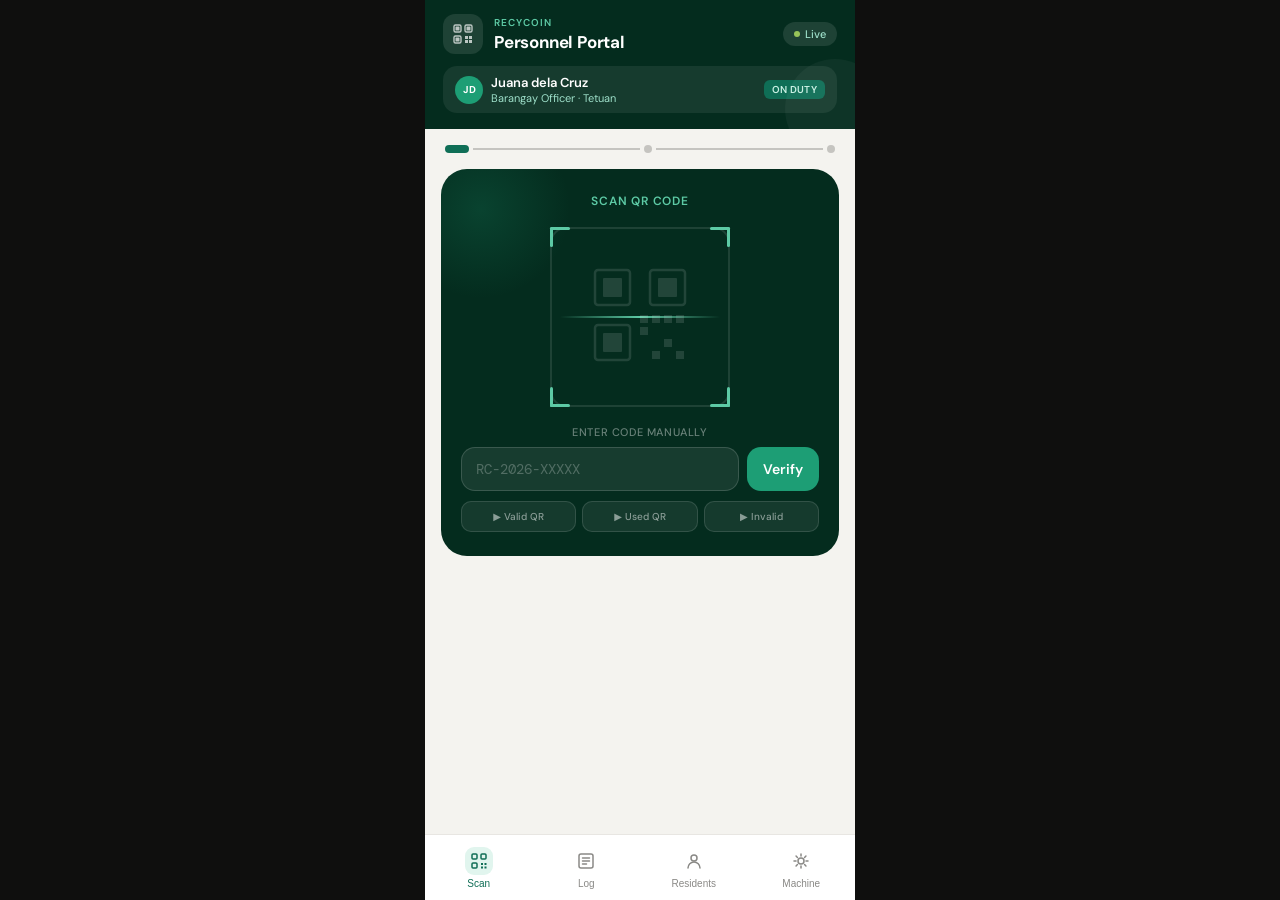
==== scanner/recycoin-personnel.html @ d5cd828e "Initial commit" ====
<!DOCTYPE html>
<html lang="en">
<head>
<meta charset="UTF-8">
<meta name="viewport" content="width=device-width, initial-scale=1.0, maximum-scale=1.0, user-scalable=no">
<meta name="mobile-web-app-capable" content="yes">
<meta name="apple-mobile-web-app-capable" content="yes">
<meta name="apple-mobile-web-app-status-bar-style" content="black-translucent">
<meta name="theme-color" content="#042c1e">
<title>RECYCOIN · Personnel</title>
<link rel="preconnect" href="https://fonts.googleapis.com">
<link href="https://fonts.googleapis.com/css2?family=DM+Sans:opsz,wght@9..40,300;9..40,400;9..40,500;9..40,600;9..40,700&family=DM+Mono:wght@400;500&display=swap" rel="stylesheet">
<link rel="stylesheet" href="recycoin-personnel.css">

</head>
<body>
<div class="shell">

  <!-- HEADER -->
  <div class="header">
    <div class="header-top">
      <div class="header-logo">
        <svg width="22" height="22" viewBox="0 0 22 22" fill="none">
          <rect x="2" y="2" width="7" height="7" rx="1.5" fill="none" stroke="rgba(255,255,255,.7)" stroke-width="1.4"/>
          <rect x="3.5" y="3.5" width="4" height="4" rx=".6" fill="rgba(255,255,255,.7)"/>
          <rect x="13" y="2" width="7" height="7" rx="1.5" fill="none" stroke="rgba(255,255,255,.7)" stroke-width="1.4"/>
          <rect x="14.5" y="3.5" width="4" height="4" rx=".6" fill="rgba(255,255,255,.7)"/>
          <rect x="2" y="13" width="7" height="7" rx="1.5" fill="none" stroke="rgba(255,255,255,.7)" stroke-width="1.4"/>
          <rect x="3.5" y="14.5" width="4" height="4" rx=".6" fill="rgba(255,255,255,.7)"/>
          <rect x="13" y="13" width="3" height="3" fill="rgba(255,255,255,.7)"/>
          <rect x="17" y="13" width="3" height="3" fill="rgba(255,255,255,.7)"/>
          <rect x="13" y="17" width="3" height="3" fill="rgba(255,255,255,.7)"/>
          <rect x="17" y="17" width="3" height="3" fill="rgba(255,255,255,.7)"/>
        </svg>
      </div>
      <div class="header-text">
        <div class="header-label">RECYCOIN</div>
        <div class="header-title">Personnel Portal</div>
      </div>
      <div class="header-pill"><div class="pulse-dot"></div>Live</div>
    </div>
    <div class="officer-row">
      <div class="officer-avatar">JD</div>
      <div class="officer-info">
        <div class="officer-name">Juana dela Cruz</div>
        <div class="officer-role">Barangay Officer · Tetuan</div>
      </div>
      <div class="officer-badge">ON DUTY</div>
    </div>
  </div>

  <!-- SCROLL CONTENT -->
  <div class="scroll">

    <!-- SCAN TAB -->
    <div id="page-scan" class="page active">

      <div class="steps" id="steps">
        <div class="step-dot active" id="sd1"></div>
        <div class="step-line" id="sl1"></div>
        <div class="step-dot" id="sd2"></div>
        <div class="step-line" id="sl2"></div>
        <div class="step-dot" id="sd3"></div>
      </div>

      <!-- SCANNER -->
      <div id="phase-scan">
        <div class="scanner-card">
          <div class="scanner-label">Scan QR Code</div>
          <div class="scanner-frame">
            <div class="scanner-border"></div>
            <div class="corner tl"></div>
            <div class="corner tr"></div>
            <div class="corner bl"></div>
            <div class="corner br"></div>
            <div class="scan-line"></div>
            <div class="qr-preview" id="qr-preview">
              <svg width="100" height="100" viewBox="0 0 100 100" fill="none">
                <rect x="5" y="5" width="35" height="35" rx="3" fill="none" stroke="rgba(255,255,255,.8)" stroke-width="2.5"/>
                <rect x="13" y="13" width="19" height="19" rx="1" fill="rgba(255,255,255,.8)"/>
                <rect x="60" y="5" width="35" height="35" rx="3" fill="none" stroke="rgba(255,255,255,.8)" stroke-width="2.5"/>
                <rect x="68" y="13" width="19" height="19" rx="1" fill="rgba(255,255,255,.8)"/>
                <rect x="5" y="60" width="35" height="35" rx="3" fill="none" stroke="rgba(255,255,255,.8)" stroke-width="2.5"/>
                <rect x="13" y="68" width="19" height="19" rx="1" fill="rgba(255,255,255,.8)"/>
                <rect x="50" y="50" width="8" height="8" fill="rgba(255,255,255,.8)"/>
                <rect x="62" y="50" width="8" height="8" fill="rgba(255,255,255,.8)"/>
                <rect x="74" y="50" width="8" height="8" fill="rgba(255,255,255,.8)"/>
                <rect x="86" y="50" width="8" height="8" fill="rgba(255,255,255,.8)"/>
                <rect x="50" y="62" width="8" height="8" fill="rgba(255,255,255,.8)"/>
                <rect x="74" y="74" width="8" height="8" fill="rgba(255,255,255,.8)"/>
                <rect x="62" y="86" width="8" height="8" fill="rgba(255,255,255,.8)"/>
                <rect x="86" y="86" width="8" height="8" fill="rgba(255,255,255,.8)"/>
              </svg>
            </div>
          </div>
          <div class="manual-section">
            <div class="manual-label">Enter code manually</div>
            <div class="manual-row">
              <input class="manual-input" type="text" id="qr-input" placeholder="RC-2026-XXXXX" maxlength="14">
              <button class="btn-scan" onclick="doScan()">Verify</button>
            </div>
          </div>
          <div class="sim-row">
            <button class="sim-btn" onclick="simScan('valid')">▶ Valid QR</button>
            <button class="sim-btn" onclick="simScan('used')">▶ Used QR</button>
            <button class="sim-btn" onclick="simScan('invalid')">▶ Invalid</button>
          </div>
        </div>
      </div>

      <!-- RESULT: VALID -->
      <div id="res-valid" class="result-panel card result-valid">
        <div class="result-header">
          <span class="result-title g">QR Verified ✓</span>
          <span class="badge badge-g">Valid</span>
        </div>
        <div class="resident-block">
          <div class="r-avatar" id="r-av">YO</div>
          <div>
            <div class="r-name" id="r-name">—</div>
            <div class="r-mobile" id="r-mobile">—</div>
          </div>
        </div>
        <div class="detail-grid">
          <div class="detail-cell">
            <div class="detail-lbl">QR Code</div>
            <div class="detail-val" id="r-qr">—</div>
          </div>
          <div class="detail-cell">
            <div class="detail-lbl">Points</div>
            <div class="detail-val green">100 pts</div>
          </div>
          <div class="detail-cell">
            <div class="detail-lbl">Generated</div>
            <div class="detail-val" id="r-gen">—</div>
          </div>
          <div class="detail-cell">
            <div class="detail-lbl">Remaining</div>
            <div class="detail-val" id="r-bal">—</div>
          </div>
        </div>
        <div class="card-title" style="margin-bottom:10px">Choose reward to distribute</div>
        <div class="reward-picker">
          <button class="reward-opt" onclick="pickReward(this,'Rice 1kg')">
            <div class="reward-emoji">🍚</div>
            <div class="reward-name">Rice 1kg</div>
            <div class="reward-sub">Staple food</div>
          </button>
          <button class="reward-opt" onclick="pickReward(this,'Canned Goods')">
            <div class="reward-emoji">🥫</div>
            <div class="reward-name">Canned Goods</div>
            <div class="reward-sub">Sardines / beef</div>
          </button>
          <button class="reward-opt" onclick="pickReward(this,'Biscuit Pack')">
            <div class="reward-emoji">🍪</div>
            <div class="reward-name">Biscuit Pack</div>
            <div class="reward-sub">Assorted</div>
          </button>
          <button class="reward-opt" onclick="pickReward(this,'GCash ₱20')">
            <div class="reward-emoji">📱</div>
            <div class="reward-name">GCash ₱20</div>
            <div class="reward-sub">Digital load</div>
          </button>
        </div>
        <div class="btn-row">
          <button class="btn-confirm" id="btn-dist" disabled onclick="doDistribute()">Confirm &amp; Distribute</button>
          <button class="btn-cancel" onclick="resetScan()">Cancel</button>
        </div>
      </div>

      <!-- RESULT: USED -->
      <div id="res-used" class="result-panel card result-used">
        <div class="result-header">
          <span class="result-title a">Already Redeemed</span>
          <span class="badge badge-a">Used</span>
        </div>
        <div class="resident-block">
          <div class="r-avatar" style="background:#FAEEDA;color:#633806">AM</div>
          <div>
            <div class="r-name">Aling Maria</div>
            <div class="r-mobile">09187654321</div>
          </div>
        </div>
        <div class="detail-grid">
          <div class="detail-cell">
            <div class="detail-lbl">QR Code</div>
            <div class="detail-val">RC-2026-00139</div>
          </div>
          <div class="detail-cell">
            <div class="detail-lbl">Used On</div>
            <div class="detail-val">Apr 30 2:12PM</div>
          </div>
        </div>
        <div class="warn-box amber">
          <svg width="16" height="16" fill="none" viewBox="0 0 16 16" style="flex-shrink:0;margin-top:1px"><circle cx="8" cy="8" r="7" stroke="#BA7517" stroke-width="1.4"/><path d="M8 5v3.5M8 11v.5" stroke="#BA7517" stroke-width="1.5" stroke-linecap="round"/></svg>
          This QR code was already redeemed. Do not distribute a reward.
        </div>
        <button class="btn-full-outline" style="color:var(--a700);border-color:var(--a500)" onclick="resetScan()">Scan Another Code</button>
      </div>

      <!-- RESULT: INVALID -->
      <div id="res-invalid" class="result-panel card result-invalid">
        <div class="result-header">
          <span class="result-title r">Invalid Code</span>
          <span class="badge badge-r">Invalid</span>
        </div>
        <div class="warn-box red">
          <svg width="16" height="16" fill="none" viewBox="0 0 16 16" style="flex-shrink:0;margin-top:1px"><circle cx="8" cy="8" r="7" stroke="#501313" stroke-width="1.4"/><path d="M5.5 5.5l5 5M10.5 5.5l-5 5" stroke="#501313" stroke-width="1.5" stroke-linecap="round"/></svg>
          This code does not match any record. Do not distribute a reward.
        </div>
        <button class="btn-full-outline" style="color:var(--r700);border-color:var(--r400)" onclick="resetScan()">Try Again</button>
      </div>

      <!-- RESULT: DONE -->
      <div id="res-done" class="result-panel card result-done">
        <div class="checkmark-circle">
          <svg width="28" height="28" fill="none" viewBox="0 0 28 28">
            <path d="M7 14l5 5 9-9" stroke="white" stroke-width="2.5" stroke-linecap="round" stroke-linejoin="round"/>
          </svg>
        </div>
        <div style="text-align:center;margin-bottom:16px">
          <div style="font-size:18px;font-weight:700;color:var(--g800);margin-bottom:4px">Reward Distributed</div>
          <div style="font-size:13px;color:var(--n400)">Transaction archived successfully</div>
        </div>
        <div class="resident-block">
          <div class="r-avatar" id="d-av">YO</div>
          <div>
            <div class="r-name" id="d-name">—</div>
            <div class="r-mobile" style="color:var(--g700);font-weight:600" id="d-reward">—</div>
          </div>
        </div>
        <div class="detail-grid">
          <div class="detail-cell">
            <div class="detail-lbl">Transaction ID</div>
            <div class="detail-val" id="d-txid" style="font-size:11px">—</div>
          </div>
          <div class="detail-cell">
            <div class="detail-lbl">Officer</div>
            <div class="detail-val" style="font-family:var(--font);font-size:12px">J. dela Cruz</div>
          </div>
          <div class="detail-cell" style="grid-column:span 2">
            <div class="detail-lbl">Timestamp</div>
            <div class="detail-val" id="d-time" style="font-family:var(--font);font-size:12px">—</div>
          </div>
        </div>
        <button class="btn-confirm" onclick="resetScan()">Scan Next Resident</button>
      </div>

    </div><!-- /page-scan -->

    <!-- LOG TAB -->
    <div id="page-log" class="page">
      <div class="sec-head">Redemption Log</div>
      <div class="metrics-row">
        <div class="metric-card">
          <div class="metric-lbl">Today</div>
          <div class="metric-val green" id="today-cnt">3</div>
          <div class="metric-sub">redemptions</div>
        </div>
        <div class="metric-card">
          <div class="metric-lbl">This month</div>
          <div class="metric-val" id="month-cnt">18</div>
          <div class="metric-sub">total</div>
        </div>
      </div>
      <div class="card">
        <div class="card-hd">
          <span class="card-title">All Transactions</span>
          <span class="badge badge-n">May 2026</span>
        </div>
        <div id="log-list">
          <div class="log-row">
            <div class="log-av">YO</div>
            <div class="log-info"><div class="log-name">You (09171234567)</div><div class="log-detail">RC-2026-00142 · Rice 1kg</div></div>
            <div class="log-right"><div class="log-status" style="color:var(--g700)">Distributed</div><div class="log-time">May 3, 9:30</div></div>
          </div>
          <div class="log-row">
            <div class="log-av" style="background:#FAEEDA;color:#633806">JR</div>
            <div class="log-info"><div class="log-name">Kuya Ramon</div><div class="log-detail">RC-2026-00141 · GCash ₱20</div></div>
            <div class="log-right"><div class="log-status" style="color:var(--g700)">Distributed</div><div class="log-time">May 3, 8:15</div></div>
          </div>
          <div class="log-row">
            <div class="log-av" style="background:#E6F1FB;color:#042C53">BP</div>
            <div class="log-info"><div class="log-name">Boy Paltu</div><div class="log-detail">RC-2026-00140 · Biscuit Pack</div></div>
            <div class="log-right"><div class="log-status" style="color:var(--g700)">Distributed</div><div class="log-time">May 3, 7:55</div></div>
          </div>
          <div class="log-row">
            <div class="log-av" style="background:#FAEEDA;color:#633806">AM</div>
            <div class="log-info"><div class="log-name">Aling Maria</div><div class="log-detail">RC-2026-00139 · Rice 1kg</div></div>
            <div class="log-right"><div class="log-status" style="color:var(--g700)">Distributed</div><div class="log-time">Apr 30, 14:12</div></div>
          </div>
          <div class="log-row">
            <div class="log-av" style="background:var(--r50);color:var(--r700)">—</div>
            <div class="log-info"><div class="log-name">Unknown scan</div><div class="log-detail">RC-FAKE-99999</div></div>
            <div class="log-right"><div class="log-status" style="color:var(--r700)">Rejected</div><div class="log-time">Apr 27, 16:05</div></div>
          </div>
        </div>
      </div>
    </div>

    <!-- RESIDENTS TAB -->
    <div id="page-residents" class="page">
      <div class="sec-head">Residents</div>
      <input class="search-box" type="search" placeholder="Search name or mobile…" oninput="filterResidents(this.value)">
      <div class="card" style="padding:0 16px">
        <div id="res-list">
          <div class="log-row" data-search="aling maria 09187654321">
            <div class="log-av" style="background:#FAEEDA;color:#633806">AM</div>
            <div class="log-info"><div class="log-name">Aling Maria</div><div class="log-detail">09187654321 · since Jan 2026</div></div>
            <div class="log-right"><div class="log-status" style="color:var(--g700)">243 pts</div><div class="log-time">Last: May 3</div></div>
          </div>
          <div class="log-row" data-search="kuya ramon 09191234567">
            <div class="log-av" style="background:#F1EFE8;color:#5A5957">JR</div>
            <div class="log-info"><div class="log-name">Kuya Ramon</div><div class="log-detail">09191234567 · since Feb 2026</div></div>
            <div class="log-right"><div class="log-status" style="color:var(--g700)">187 pts</div><div class="log-time">Last: May 3</div></div>
          </div>
          <div class="log-row" data-search="you 09171234567">
            <div class="log-av">YO</div>
            <div class="log-info"><div class="log-name">You (09171234567)</div><div class="log-detail">09171234567 · since Mar 2026</div></div>
            <div class="log-right"><div class="log-status" style="color:var(--g700)">78 pts</div><div class="log-time">Last: May 3</div></div>
          </div>
          <div class="log-row" data-search="lola cita 09182345678">
            <div class="log-av" style="background:#F1EFE8;color:#5A5957">LC</div>
            <div class="log-info"><div class="log-name">Lola Cita</div><div class="log-detail">09182345678 · since Jan 2026</div></div>
            <div class="log-right"><div class="log-status" style="color:var(--g700)">65 pts</div><div class="log-time">Last: Apr 28</div></div>
          </div>
          <div class="log-row" data-search="boy paltu 09193456789">
            <div class="log-av" style="background:#E6F1FB;color:#042C53">BP</div>
            <div class="log-info"><div class="log-name">Boy Paltu</div><div class="log-detail">09193456789 · since Feb 2026</div></div>
            <div class="log-right"><div class="log-status" style="color:var(--g700)">52 pts</div><div class="log-time">Last: May 3</div></div>
          </div>
          <div class="log-row" data-search="nanay sising 09194567890">
            <div class="log-av" style="background:#EAF3DE;color:#173404">NS</div>
            <div class="log-info"><div class="log-name">Nanay Sising</div><div class="log-detail">09194567890 · since Mar 2026</div></div>
            <div class="log-right"><div class="log-status" style="color:var(--g700)">41 pts</div><div class="log-time">Last: Apr 29</div></div>
          </div>
        </div>
      </div>
    </div>

    <!-- MACHINE TAB -->
    <div id="page-machine" class="page">
      <div class="sec-head">Machine Status</div>
      <div class="machine-hero">
        <div>
          <div class="mh-stat-lbl">Status</div>
          <div class="mh-stat-val" style="color:#97C459">Online</div>
          <div class="mh-stat-sub">since 6:00 AM</div>
        </div>
        <div>
          <div class="mh-stat-lbl">Accepted today</div>
          <div class="mh-stat-val">27</div>
          <div class="mh-stat-sub">bottles</div>
        </div>
        <div>
          <div class="mh-stat-lbl">Battery</div>
          <div class="mh-stat-val">88%</div>
          <div class="mh-stat-sub">charging</div>
        </div>
        <div>
          <div class="mh-stat-lbl">Bin level</div>
          <div class="mh-stat-val" style="color:#EF9F27">65%</div>
          <div class="mh-stat-sub">monitor soon</div>
        </div>
      </div>
      <div class="card">
        <div class="card-hd"><span class="card-title">Sensor Readings</span><span class="badge badge-g">Live</span></div>
        <div class="sensor-row">
          <div class="sensor-top"><span class="sensor-label">Collection bin</span><span class="badge badge-a">65%</span></div>
          <div class="prog-wrap"><div class="prog-bar" style="width:65%;background:var(--a500)"></div></div>
        </div>
        <div class="sensor-row">
          <div class="sensor-top"><span class="sensor-label">Solar battery</span><span class="badge badge-g">88%</span></div>
          <div class="prog-wrap"><div class="prog-bar" style="width:88%;background:var(--g600)"></div></div>
        </div>
        <div class="sensor-row">
          <div class="sensor-top"><span class="sensor-label">Camera / optical</span><span class="badge badge-g">OK</span></div>
          <div class="prog-wrap"><div class="prog-bar" style="width:100%;background:var(--g600)"></div></div>
        </div>
        <div class="sensor-row" style="margin-bottom:0">
          <div class="sensor-top"><span class="sensor-label">Wi-Fi signal</span><span class="badge badge-g">Strong</span></div>
          <div class="prog-wrap"><div class="prog-bar" style="width:92%;background:var(--g600)"></div></div>
        </div>
      </div>
      <div class="card">
        <div class="card-hd"><span class="card-title">Maintenance</span></div>
        <div class="action-grid">
          <button class="action-btn" onclick="showToast('🗑️ Bin alert sent to waste management.')">
            <span class="action-icon">🗑️</span>Empty Bin Alert
          </button>
          <button class="action-btn" onclick="showToast('📥 Daily report downloaded.')">
            <span class="action-icon">📥</span>Download Report
          </button>
          <button class="action-btn" onclick="showToast('🔄 Machine restarting…')">
            <span class="action-icon">🔄</span>Restart Machine
          </button>
          <button class="action-btn danger" onclick="showToast('⏸️ Machine paused. No deposits accepted.')">
            <span class="action-icon">⏸️</span>Pause Machine
          </button>
        </div>
      </div>
    </div>

  </div><!-- /scroll -->

  <!-- BOTTOM TAB BAR -->
  <nav class="tab-bar">
    <button class="tab active" id="tab-scan" onclick="switchTab('scan',this)">
      <div class="tab-icon-wrap">
        <svg width="20" height="20" fill="none" viewBox="0 0 20 20">
          <rect x="3" y="3" width="5" height="5" rx="1" stroke="currentColor" stroke-width="1.5"/>
          <rect x="3.5" y="3.5" width="4" height="4" rx=".5"/>
          <rect x="12" y="3" width="5" height="5" rx="1" stroke="currentColor" stroke-width="1.5"/>
          <rect x="3" y="12" width="5" height="5" rx="1" stroke="currentColor" stroke-width="1.5"/>
          <rect x="12" y="12" width="2" height="2" fill="currentColor"/>
          <rect x="15.5" y="12" width="2" height="2" fill="currentColor"/>
          <rect x="12" y="15.5" width="2" height="2" fill="currentColor"/>
          <rect x="15.5" y="15.5" width="2" height="2" fill="currentColor"/>
        </svg>
      </div>
      <span class="tab-lbl">Scan</span>
    </button>
    <button class="tab" id="tab-log" onclick="switchTab('log',this)">
      <div class="tab-icon-wrap">
        <svg width="20" height="20" fill="none" viewBox="0 0 20 20">
          <rect x="3" y="3" width="14" height="14" rx="2" stroke="currentColor" stroke-width="1.5"/>
          <path d="M6.5 7h7M6.5 10h7M6.5 13h4" stroke="currentColor" stroke-width="1.5" stroke-linecap="round"/>
        </svg>
      </div>
      <span class="tab-lbl">Log</span>
    </button>
    <button class="tab" id="tab-residents" onclick="switchTab('residents',this)">
      <div class="tab-icon-wrap">
        <svg width="20" height="20" fill="none" viewBox="0 0 20 20">
          <circle cx="10" cy="7" r="3" stroke="currentColor" stroke-width="1.5"/>
          <path d="M4 17c0-3.3 2.7-6 6-6s6 2.7 6 6" stroke="currentColor" stroke-width="1.5" stroke-linecap="round"/>
        </svg>
      </div>
      <span class="tab-lbl">Residents</span>
    </button>
    <button class="tab" id="tab-machine" onclick="switchTab('machine',this)">
      <div class="tab-icon-wrap">
        <svg width="20" height="20" fill="none" viewBox="0 0 20 20">
          <circle cx="10" cy="10" r="3" stroke="currentColor" stroke-width="1.5"/>
          <path d="M10 3v2M10 15v2M3 10h2M15 10h2M5.05 5.05l1.41 1.41M13.54 13.54l1.41 1.41M5.05 14.95l1.41-1.41M13.54 6.46l1.41-1.41" stroke="currentColor" stroke-width="1.5" stroke-linecap="round"/>
        </svg>
      </div>
      <span class="tab-lbl">Machine</span>
    </button>
  </nav>

  <div class="toast" id="toast"></div>
<script src="recycoin-personnel.js"></script>
</div>

</body>
</html>
---- scanner/recycoin-personnel.css ----
:root {
  --g950: #021a10;
  --g900: #042c1e;
  --g800: #085041;
  --g700: #0F6E56;
  --g600: #1D9E75;
  --g400: #5DCAA5;
  --g200: #9FE1CB;
  --g100: #C8F0E3;
  --g50:  #E1F5EE;
  --a700: #633806;
  --a500: #BA7517;
  --a200: #EF9F27;
  --a100: #FAEEDA;
  --r700: #501313;
  --r400: #E24B4A;
  --r50:  #FCEBEB;
  --n900: #0F0F0E;
  --n700: #1C1C1A;
  --n500: #3A3A38;
  --n400: #5A5957;
  --n300: #8A8986;
  --n200: #C5C4C0;
  --n100: #E8E6E2;
  --n50:  #F4F3EF;
  --white: #FFFFFF;
  --font: 'DM Sans', system-ui, sans-serif;
  --mono: 'DM Mono', monospace;
  --safe-top: env(safe-area-inset-top, 0px);
  --safe-bot: env(safe-area-inset-bottom, 16px);
  --tab-h: 66px;
  --r-sm: 10px;
  --r-md: 14px;
  --r-lg: 20px;
  --r-xl: 26px;
}

*, *::before, *::after {
  box-sizing: border-box; margin: 0; padding: 0;
  -webkit-tap-highlight-color: transparent;
}
html, body {
  height: 100%; overflow: hidden;
  font-family: var(--font);
  background: var(--n900);
  color: var(--n900);
  -webkit-font-smoothing: antialiased;
}

/* ─── SHELL ─── */
.shell {
  display: flex; flex-direction: column;
  height: 100%; max-width: 430px;
  margin: 0 auto;
  background: var(--n50);
  position: relative; overflow: hidden;
}

/* ─── HEADER ─── */
.header {
  background: var(--g900);
  padding: calc(var(--safe-top) + 14px) 18px 16px;
  flex-shrink: 0; position: relative; z-index: 10;
  overflow: hidden;
}
.header::after {
  content: '';
  position: absolute; bottom: -30px; right: -30px;
  width: 100px; height: 100px;
  background: rgba(255,255,255,.04);
  border-radius: 50%;
}
.header-top { display: flex; align-items: center; gap: 11px; margin-bottom: 12px; }
.header-logo {
  width: 40px; height: 40px;
  background: rgba(255,255,255,.1);
  border-radius: 12px;
  display: flex; align-items: center; justify-content: center;
  flex-shrink: 0;
}
.header-text { flex: 1; }
.header-label {
  font-size: 10px; font-weight: 600;
  text-transform: uppercase; letter-spacing: 1px;
  color: var(--g400); margin-bottom: 2px;
}
.header-title { font-size: 17px; font-weight: 700; color: var(--white); letter-spacing: -.2px; }
.header-pill {
  display: flex; align-items: center; gap: 5px;
  background: rgba(255,255,255,.1);
  border-radius: 999px; padding: 5px 11px;
  font-size: 11px; font-weight: 500; color: var(--g200);
}
.pulse-dot {
  width: 6px; height: 6px; border-radius: 50%;
  background: #97C459;
  animation: blink 2s ease-in-out infinite;
}
@keyframes blink { 0%,100%{opacity:1} 50%{opacity:.4} }

.officer-row {
  display: flex; align-items: center; gap: 8px;
  background: rgba(255,255,255,.07);
  border-radius: var(--r-md);
  padding: 8px 12px;
}
.officer-avatar {
  width: 28px; height: 28px; border-radius: 50%;
  background: var(--g600);
  display: flex; align-items: center; justify-content: center;
  font-size: 10px; font-weight: 700; color: var(--white);
  flex-shrink: 0;
}
.officer-info { flex: 1; }
.officer-name { font-size: 13px; font-weight: 600; color: var(--white); }
.officer-role { font-size: 11px; color: var(--g200); }
.officer-badge {
  background: var(--g700); border-radius: 6px;
  padding: 3px 8px; font-size: 10px; font-weight: 600;
  color: var(--g100); letter-spacing: .3px;
}

/* ─── NAV / TABS ─── */
.tab-bar {
  position: absolute; bottom: 0; left: 0; right: 0;
  height: calc(var(--tab-h) + var(--safe-bot));
  background: var(--white);
  border-top: 1px solid var(--n100);
  display: flex; padding-bottom: var(--safe-bot);
  z-index: 20;
}
.tab {
  flex: 1; display: flex; flex-direction: column;
  align-items: center; justify-content: center; gap: 3px;
  border: none; background: transparent; cursor: pointer;
  padding: 8px 4px; position: relative;
}
.tab-icon-wrap {
  width: 28px; height: 28px; border-radius: 9px;
  display: flex; align-items: center; justify-content: center;
  transition: all .2s;
}
.tab.active .tab-icon-wrap { background: var(--g50); }
.tab svg { color: var(--n300); transition: color .2s; }
.tab.active svg { color: var(--g700); }
.tab-lbl { font-size: 10px; font-weight: 500; color: var(--n300); transition: color .2s; }
.tab.active .tab-lbl { color: var(--g700); }
.tab-badge {
  position: absolute; top: 6px; right: calc(50% - 18px);
  width: 8px; height: 8px; border-radius: 50%;
  background: var(--r400); border: 2px solid var(--white);
}

/* ─── SCROLL ─── */
.scroll {
  flex: 1; overflow-y: auto; overflow-x: hidden;
  -webkit-overflow-scrolling: touch;
  overscroll-behavior-y: contain;
  padding-bottom: calc(var(--tab-h) + var(--safe-bot) + 20px);
}
.scroll::-webkit-scrollbar { display: none; }
.page { display: none; padding: 16px; animation: fadeUp .2s ease; }
.page.active { display: block; }
@keyframes fadeUp { from{opacity:0;transform:translateY(8px)} to{opacity:1;transform:none} }

/* ─── CARDS ─── */
.card {
  background: var(--white);
  border: 1px solid var(--n100);
  border-radius: var(--r-lg);
  padding: 16px; margin-bottom: 12px;
}
.card-hd {
  display: flex; justify-content: space-between; align-items: center;
  margin-bottom: 14px;
}
.card-title {
  font-size: 11px; font-weight: 700;
  text-transform: uppercase; letter-spacing: .8px;
  color: var(--n300);
}

/* ─── SCANNER ─── */
.scanner-card {
  background: var(--g900);
  border-radius: var(--r-xl);
  padding: 24px 20px;
  margin-bottom: 12px;
  text-align: center;
  position: relative; overflow: hidden;
}
.scanner-card::before {
  content: '';
  position: absolute; top: -50px; left: -50px;
  width: 180px; height: 180px;
  background: radial-gradient(circle, rgba(29,158,117,.2) 0%, transparent 70%);
  border-radius: 50%;
}
.scanner-label {
  font-size: 12px; font-weight: 600;
  text-transform: uppercase; letter-spacing: .8px;
  color: var(--g400); margin-bottom: 18px;
}
.scanner-frame {
  width: 180px; height: 180px;
  margin: 0 auto 18px;
  position: relative;
  display: flex; align-items: center; justify-content: center;
}
.scanner-border {
  position: absolute; inset: 0;
  border: 2px solid rgba(255,255,255,.1);
  border-radius: 16px;
}
.corner {
  position: absolute;
  width: 20px; height: 20px;
}
.corner::before, .corner::after {
  content: ''; position: absolute;
  background: var(--g400); border-radius: 2px;
}
.corner.tl { top: 0; left: 0; }
.corner.tl::before { top:0; left:0; width:3px; height:20px; }
.corner.tl::after  { top:0; left:0; width:20px; height:3px; }
.corner.tr { top: 0; right: 0; }
.corner.tr::before { top:0; right:0; width:3px; height:20px; }
.corner.tr::after  { top:0; right:0; width:20px; height:3px; }
.corner.bl { bottom: 0; left: 0; }
.corner.bl::before { bottom:0; left:0; width:3px; height:20px; }
.corner.bl::after  { bottom:0; left:0; width:20px; height:3px; }
.corner.br { bottom: 0; right: 0; }
.corner.br::before { bottom:0; right:0; width:3px; height:20px; }
.corner.br::after  { bottom:0; right:0; width:20px; height:3px; }
.scan-line {
  position: absolute; left: 10px; right: 10px;
  height: 2px;
  background: linear-gradient(90deg, transparent, var(--g400), transparent);
  animation: scanMove 2s ease-in-out infinite;
  border-radius: 1px;
}
@keyframes scanMove {
  0%   { top: 10px; opacity: 0; }
  10%  { opacity: 1; }
  90%  { opacity: 1; }
  100% { top: 160px; opacity: 0; }
}
.qr-preview {
  opacity: .15;
  transition: opacity .4s ease;
}
.qr-preview.lit { opacity: 1; }

.manual-section { margin-top: 0; }
.manual-label {
  font-size: 11px; font-weight: 500;
  color: rgba(255,255,255,.4);
  text-transform: uppercase; letter-spacing: .6px;
  margin-bottom: 8px;
}
.manual-row { display: flex; gap: 8px; }
.manual-input {
  flex: 1;
  background: rgba(255,255,255,.08);
  border: 1.5px solid rgba(255,255,255,.15);
  border-radius: var(--r-md);
  padding: 12px 14px;
  font-family: var(--mono);
  font-size: 14px; color: var(--white);
  outline: none;
  transition: border-color .15s;
  -webkit-appearance: none;
  text-transform: uppercase;
}
.manual-input::placeholder { color: rgba(255,255,255,.25); text-transform: none; }
.manual-input:focus { border-color: var(--g400); }
.btn-scan {
  background: var(--g600);
  color: var(--white);
  border: none; border-radius: var(--r-md);
  padding: 12px 16px;
  font-family: var(--font);
  font-size: 14px; font-weight: 600;
  cursor: pointer; white-space: nowrap;
  transition: all .15s;
}
.btn-scan:active { transform: scale(.97); background: var(--g700); }

.sim-row {
  display: grid; grid-template-columns: 1fr 1fr 1fr;
  gap: 6px; margin-top: 10px;
}
.sim-btn {
  background: rgba(255,255,255,.07);
  border: 1px solid rgba(255,255,255,.12);
  border-radius: var(--r-sm);
  padding: 8px 4px;
  font-family: var(--font);
  font-size: 10px; font-weight: 500;
  color: rgba(255,255,255,.5);
  cursor: pointer;
  text-align: center; transition: all .15s;
}
.sim-btn:active { background: rgba(255,255,255,.14); color: var(--white); }

/* ─── RESULT STATES ─── */
.result-panel { display: none; }
.result-panel.show { display: block; animation: fadeUp .25s ease; }

.result-valid   { background: var(--g50);  border: 1.5px solid var(--g400); }
.result-used    { background: var(--a100); border: 1.5px solid var(--a200); }
.result-invalid { background: var(--r50);  border: 1.5px solid #FFAAAA; }
.result-done    { background: var(--g50);  border: 1.5px solid var(--g600); }

.result-header { display: flex; justify-content: space-between; align-items: center; margin-bottom: 14px; }
.result-title { font-size: 15px; font-weight: 700; }
.result-title.g { color: var(--g800); }
.result-title.a { color: var(--a700); }
.result-title.r { color: var(--r700); }

.resident-block {
  display: flex; align-items: center; gap: 12px;
  margin-bottom: 14px;
}
.r-avatar {
  width: 46px; height: 46px; border-radius: 14px;
  background: var(--g200);
  display: flex; align-items: center; justify-content: center;
  font-size: 14px; font-weight: 700; color: var(--g900);
  flex-shrink: 0;
}
.r-name { font-size: 16px; font-weight: 700; color: var(--n900); }
.r-mobile { font-size: 13px; color: var(--n400); margin-top: 1px; font-family: var(--mono); }

.detail-grid {
  display: grid; grid-template-columns: 1fr 1fr;
  gap: 8px; margin-bottom: 14px;
}
.detail-cell {
  background: rgba(255,255,255,.7);
  border-radius: var(--r-sm);
  padding: 10px 12px;
}
.detail-lbl { font-size: 10px; font-weight: 600; text-transform: uppercase; letter-spacing: .6px; color: var(--n300); margin-bottom: 3px; }
.detail-val { font-size: 13px; font-weight: 600; color: var(--n900); font-family: var(--mono); }
.detail-val.green { color: var(--g700); font-family: var(--font); font-size: 15px; }

.reward-picker {
  display: grid; grid-template-columns: 1fr 1fr;
  gap: 8px; margin-bottom: 14px;
}
.reward-opt {
  background: rgba(255,255,255,.8);
  border: 2px solid transparent;
  border-radius: var(--r-md);
  padding: 12px 10px;
  text-align: left; cursor: pointer;
  transition: all .15s;
}
.reward-opt:active { transform: scale(.97); }
.reward-opt.picked { border-color: var(--g700); background: var(--white); }
.reward-emoji { font-size: 24px; margin-bottom: 6px; }
.reward-name { font-size: 13px; font-weight: 600; color: var(--n900); }
.reward-sub { font-size: 11px; color: var(--n300); margin-top: 1px; }

.btn-row { display: flex; gap: 8px; }
.btn-confirm {
  flex: 1;
  background: var(--g700); color: var(--white);
  border: none; border-radius: var(--r-md);
  padding: 14px;
  font-family: var(--font);
  font-size: 14px; font-weight: 700;
  cursor: pointer; transition: all .15s;
}
.btn-confirm:active { background: var(--g900); transform: scale(.98); }
.btn-confirm:disabled { background: var(--n200); color: var(--n300); cursor: not-allowed; transform: none; }
.btn-cancel {
  background: rgba(0,0,0,.06);
  color: var(--n500);
  border: none; border-radius: var(--r-md);
  padding: 14px 18px;
  font-family: var(--font);
  font-size: 14px; font-weight: 600;
  cursor: pointer; transition: all .15s;
}
.btn-cancel:active { background: rgba(0,0,0,.12); }
.btn-full-outline {
  width: 100%;
  background: transparent;
  border: 1.5px solid currentColor;
  border-radius: var(--r-md);
  padding: 13px;
  font-family: var(--font);
  font-size: 14px; font-weight: 600;
  cursor: pointer; transition: all .15s;
}
.btn-full-outline:active { opacity: .7; }

.warn-box {
  background: rgba(255,255,255,.6);
  border-radius: var(--r-sm);
  padding: 11px 13px;
  font-size: 13px; font-weight: 500;
  display: flex; gap: 8px; align-items: flex-start;
  margin-bottom: 14px;
}
.warn-box.amber { color: var(--a700); }
.warn-box.red   { color: var(--r700); }

/* ─── STEP DOTS ─── */
.steps {
  display: flex; align-items: center; gap: 0;
  margin-bottom: 16px; padding: 0 4px;
}
.step-dot {
  width: 8px; height: 8px; border-radius: 50%;
  background: var(--n200); flex-shrink: 0;
  transition: all .3s;
}
.step-dot.done { background: var(--g600); }
.step-dot.active { background: var(--g700); width: 24px; border-radius: 4px; }
.step-line { flex: 1; height: 2px; background: var(--n200); margin: 0 4px; transition: background .3s; }
.step-line.done { background: var(--g600); }

/* ─── BADGES ─── */
.badge {
  display: inline-flex; align-items: center;
  padding: 3px 10px; border-radius: 999px;
  font-size: 11px; font-weight: 700;
}
.badge-g { background: var(--g50); color: var(--g800); }
.badge-a { background: var(--a100); color: var(--a700); }
.badge-r { background: var(--r50); color: var(--r700); }
.badge-n { background: var(--n100); color: var(--n500); }
.badge-done { background: var(--g700); color: var(--white); }

/* ─── LOG ROWS ─── */
.log-row {
  display: flex; align-items: center; gap: 10px;
  padding: 11px 0;
  border-bottom: 1px solid var(--n100);
}
.log-row:last-child { border-bottom: none; }
.log-av {
  width: 34px; height: 34px; border-radius: 10px;
  display: flex; align-items: center; justify-content: center;
  font-size: 11px; font-weight: 700;
  background: var(--g100); color: var(--g900);
  flex-shrink: 0;
}
.log-info { flex: 1; min-width: 0; }
.log-name { font-size: 14px; font-weight: 600; color: var(--n900); }
.log-detail { font-size: 11px; color: var(--n300); margin-top: 1px; font-family: var(--mono); white-space: nowrap; overflow: hidden; text-overflow: ellipsis; }
.log-right { text-align: right; flex-shrink: 0; }
.log-status { font-size: 12px; font-weight: 700; }
.log-time { font-size: 11px; color: var(--n300); margin-top: 1px; }

/* ─── METRICS ─── */
.metrics-row { display: grid; grid-template-columns: 1fr 1fr; gap: 10px; margin-bottom: 12px; }
.metric-card {
  background: var(--white);
  border: 1px solid var(--n100);
  border-radius: var(--r-lg);
  padding: 14px 15px;
}
.metric-lbl { font-size: 11px; font-weight: 600; text-transform: uppercase; letter-spacing: .5px; color: var(--n300); margin-bottom: 4px; }
.metric-val { font-size: 28px; font-weight: 700; color: var(--n900); }
.metric-val.green { color: var(--g700); }
.metric-val.amber { color: var(--a500); }
.metric-sub { font-size: 11px; color: var(--n300); margin-top: 2px; }

/* ─── MACHINE ─── */
.machine-hero {
  background: linear-gradient(145deg, var(--g900) 0%, var(--g800) 100%);
  border-radius: var(--r-xl);
  padding: 18px;
  margin-bottom: 12px;
  display: grid; grid-template-columns: 1fr 1fr;
  gap: 14px;
  position: relative; overflow: hidden;
}
.machine-hero::after {
  content: '';
  position: absolute; top: -30px; right: -30px;
  width: 120px; height: 120px;
  background: rgba(255,255,255,.05);
  border-radius: 50%;
}
.mh-stat-lbl { font-size: 10px; font-weight: 600; text-transform: uppercase; letter-spacing: .6px; color: var(--g400); margin-bottom: 3px; }
.mh-stat-val { font-size: 22px; font-weight: 700; color: var(--white); }
.mh-stat-sub { font-size: 11px; color: var(--g200); margin-top: 1px; }

.sensor-row { margin-bottom: 12px; }
.sensor-top { display: flex; justify-content: space-between; align-items: center; margin-bottom: 5px; }
.sensor-label { font-size: 13px; font-weight: 500; color: var(--n700); }
.prog-wrap { background: var(--n100); border-radius: 999px; height: 8px; overflow: hidden; }
.prog-bar { height: 100%; border-radius: 999px; transition: width .6s cubic-bezier(.4,0,.2,1); }

.action-grid { display: grid; grid-template-columns: 1fr 1fr; gap: 8px; }
.action-btn {
  background: var(--n50);
  border: 1px solid var(--n100);
  border-radius: var(--r-md);
  padding: 13px 12px;
  font-family: var(--font);
  font-size: 13px; font-weight: 600;
  color: var(--n700);
  cursor: pointer; text-align: left;
  transition: all .15s;
}
.action-btn:active { background: var(--n100); transform: scale(.98); }
.action-btn.danger { background: var(--r50); color: var(--r700); border-color: #FFCCCC; }
.action-btn .action-icon { font-size: 18px; margin-bottom: 6px; display: block; }

/* ─── RESIDENTS ─── */
.search-box {
  width: 100%;
  background: var(--white);
  border: 1.5px solid var(--n100);
  border-radius: var(--r-md);
  padding: 12px 14px 12px 38px;
  font-family: var(--font);
  font-size: 14px; color: var(--n900);
  outline: none;
  margin-bottom: 12px;
  -webkit-appearance: none;
  transition: border-color .15s;
  background-image: url("data:image/svg+xml,%3Csvg width='16' height='16' fill='none' viewBox='0 0 16 16' xmlns='http://www.w3.org/2000/svg'%3E%3Ccircle cx='7' cy='7' r='5' stroke='%23C5C4C0' stroke-width='1.5'/%3E%3Cpath d='M11 11L14 14' stroke='%23C5C4C0' stroke-width='1.5' stroke-linecap='round'/%3E%3C/svg%3E");
  background-repeat: no-repeat;
  background-position: 12px center;
}
.search-box:focus { border-color: var(--g600); }

/* ─── SUCCESS ANIMATION ─── */
.checkmark-circle {
  width: 60px; height: 60px;
  background: var(--g700);
  border-radius: 50%;
  display: flex; align-items: center; justify-content: center;
  margin: 0 auto 14px;
  animation: popIn .3s cubic-bezier(.34,1.56,.64,1);
}
@keyframes popIn { from{transform:scale(0)} to{transform:scale(1)} }

/* ─── TOAST ─── */
.toast {
  position: fixed;
  bottom: calc(var(--tab-h) + var(--safe-bot) + 12px);
  left: 16px; right: 16px;
  background: var(--n900);
  color: var(--white);
  padding: 12px 18px;
  border-radius: 14px;
  font-size: 13px; font-weight: 500;
  opacity: 0; transform: translateY(8px);
  transition: all .25s;
  pointer-events: none; z-index: 200;
  display: flex; align-items: center; gap: 10px;
}
.toast.show { opacity: 1; transform: translateY(0); }

/* ─── SECTION HEAD ─── */
.sec-head {
  font-size: 20px; font-weight: 700; color: var(--n900);
  margin-bottom: 14px; letter-spacing: -.3px;
}
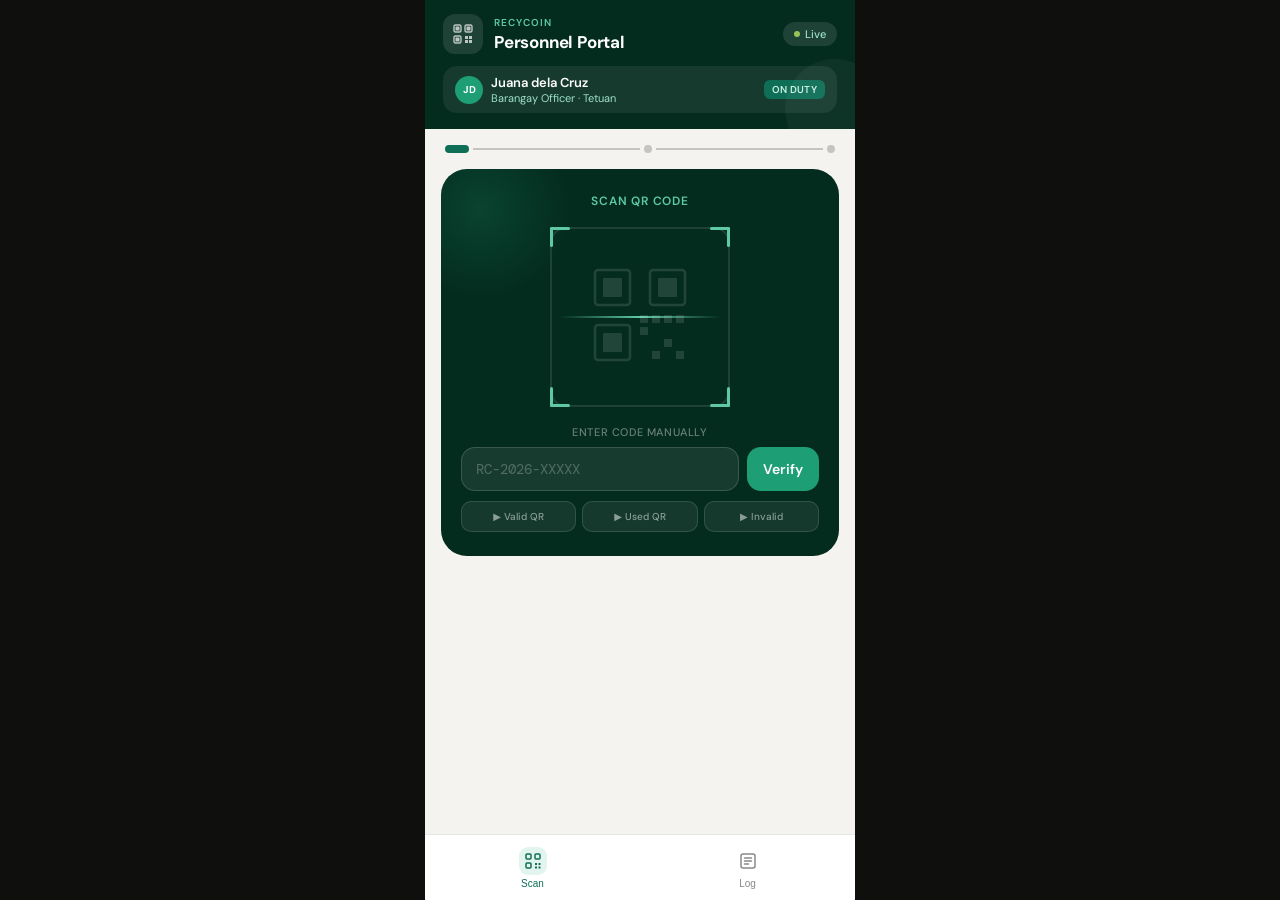
==== commit d3618a06: "Initial commit" ====
--- a/scanner/recycoin-personnel.html
+++ b/scanner/recycoin-personnel.html
@@ -429,24 +429,8 @@
       </div>
       <span class="tab-lbl">Log</span>
     </button>
-    <button class="tab" id="tab-residents" onclick="switchTab('residents',this)">
-      <div class="tab-icon-wrap">
-        <svg width="20" height="20" fill="none" viewBox="0 0 20 20">
-          <circle cx="10" cy="7" r="3" stroke="currentColor" stroke-width="1.5"/>
-          <path d="M4 17c0-3.3 2.7-6 6-6s6 2.7 6 6" stroke="currentColor" stroke-width="1.5" stroke-linecap="round"/>
-        </svg>
-      </div>
-      <span class="tab-lbl">Residents</span>
-    </button>
-    <button class="tab" id="tab-machine" onclick="switchTab('machine',this)">
-      <div class="tab-icon-wrap">
-        <svg width="20" height="20" fill="none" viewBox="0 0 20 20">
-          <circle cx="10" cy="10" r="3" stroke="currentColor" stroke-width="1.5"/>
-          <path d="M10 3v2M10 15v2M3 10h2M15 10h2M5.05 5.05l1.41 1.41M13.54 13.54l1.41 1.41M5.05 14.95l1.41-1.41M13.54 6.46l1.41-1.41" stroke="currentColor" stroke-width="1.5" stroke-linecap="round"/>
-        </svg>
-      </div>
-      <span class="tab-lbl">Machine</span>
-    </button>
+    <!-- Residents tab removed -->
+    <!-- Machine tab removed -->
   </nav>
 
   <div class="toast" id="toast"></div>
